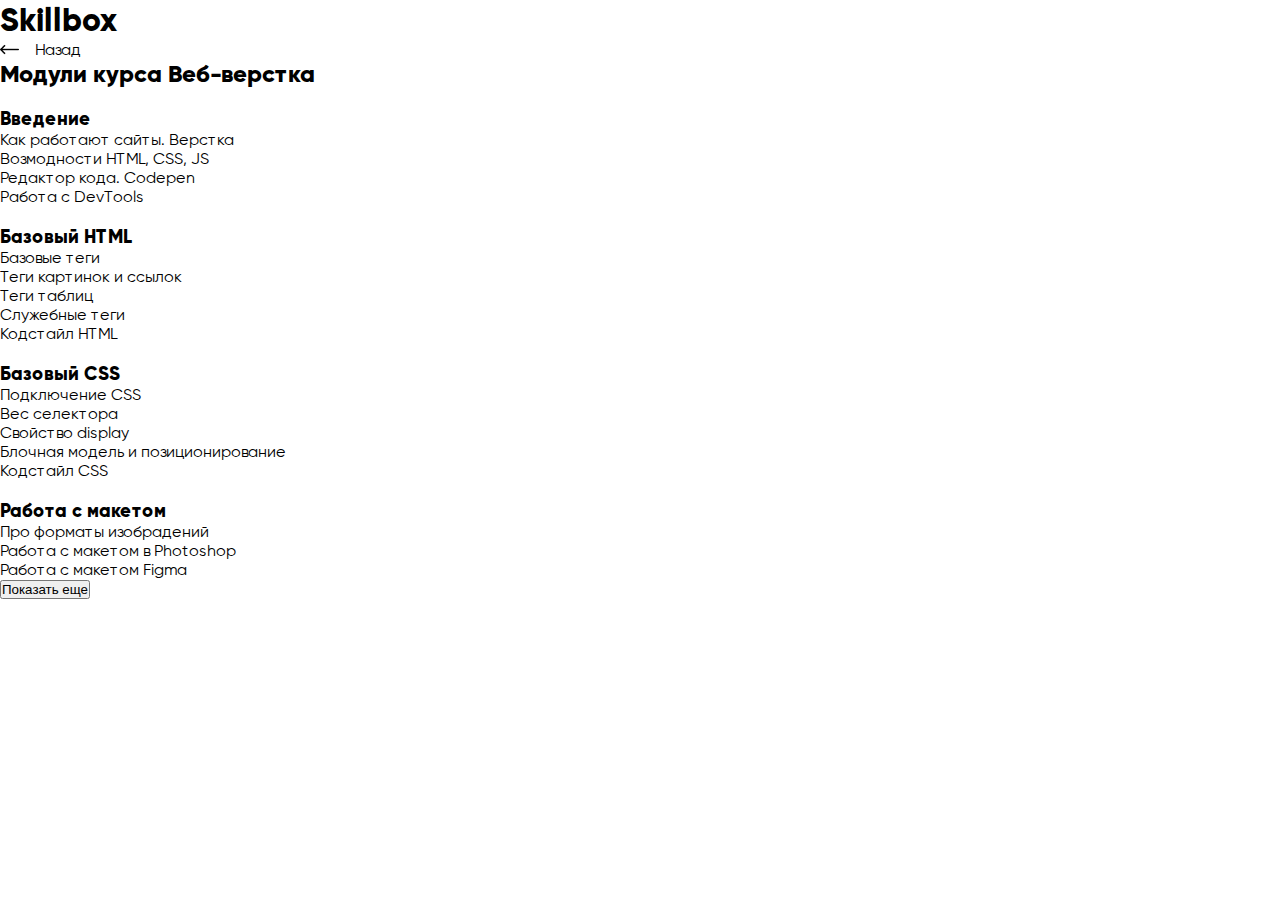
==== modules.html @ 3d7e596c "fix" ====
<!DOCTYPE html>
<html lang="en">
<head>
    <meta charset="UTF-8">
    <meta http-equiv="X-UA-Compatible" content="IE=edge">
    <meta name="viewport" content="width=device-width, initial-scale=1.0">
    <title>Document</title>
    <link rel="stylesheet" href="./css/style.css">
</head>
<body>
        <header>
            <h1 class="hero">Skillbox</h1>
            <nav class="nav">
                <ul class="nav-list">
                    <li class="nav-item"><a href="./program.html" class="icon-back">Назад</a></li>
                </ul>
            </nav>
        </header>
        <main>
            <!-- modules -->
            <section class="modules">
                <h2 class="modules-title">Модули курса Веб-верстка</h2>
                <ul class="modules-list">
                    <!-- introduction -->
                    <li class="modules-item">
                        <img src="" alt="" width="480">
                        <h3 class="item-title">Введение</h3>
                        <ul class="item-list">
                            <li class="item-item">Как работают сайты. Верстка</li>
                            <li class="item-item">Возмодности HTML, CSS, JS</li>
                            <li class="item-item">Редактор кода. Сodepen</li>
                            <li class="item-item">Pабота с DevTools</li>
                        </ul>
                    </li>
                    <!-- html -->
                    <li class="modules-item">
                        <img src="#" alt="" width="480">
                        <h3 class="item-title">Базовый HTML</h3>
                        <ul class="item-list">
                            <li class="item-item">Базовые теги</li>
                            <li class="item-item">Теги картинок и ссылок</li>
                            <li class="item-item">Теги таблиц</li>
                            <li class="item-item">Служебные теги</li>
                            <li class="item-item">Кодстайл HTML</li>
                        </ul>
                    </li>
                    <!-- css -->
                    <li class="modules-item">
                        <img src="#" alt="" width="480">
                        <h3 class="item-title">Базовый CSS</h3>
                        <ul class="item-list">
                            <li class="item-item">Подключение CSS</li>
                            <li class="item-item">Вес селектора</li>
                            <li class="item-item">Свойство display</li>
                            <li class="item-item">Блочная модель и позиционирование</li>
                            <li class="item-item">Кодстайл CSS</li>
                        </ul>
                    </li>
                    <!-- layout -->
                    <li class="modules-item">
                        <img src="#" alt="" width="480">
                        <h3 class="item-title">Работа с макетом</h3>
                        <ul class="item-list">
                            <li class="item-item">Про форматы изобрадений</li>
                            <li class="item-item">Работа с макетом в Photoshop</li>
                            <li class="item-item">Работа с макетом Figma</li>
                        </ul>
                    </li>
                </ul>
                <!-- more -->
                <button type="button" class="more">Показать еще</button>
            </section>
        </main>
        <footer>
        </footer>
</body>
</html>
---- css/style.css ----
@font-face {
	font-family: 'Graphik LCG';
	src: url('../fonts/GraphikLCG-Medium.woff2') format('woff2'),
		url('../fonts/GraphikLCG-Medium.woff') format('woff');
	font-display: swap;
	font-weight: 500;
	font-style: normal;
}

@font-face {
	font-family: 'Gilroy';
	src: url('../fonts/Gilroy-Regular.woff2') format('woff2'),
		url('../fonts/Gilroy-Regular.woff') format('woff');
	font-display: swap;
	font-weight: normal;
	font-style: normal;
}

@font-face {
	font-family: 'Gilroy';
	src: url('../fonts/Gilroy-ExtraBold.woff2') format('woff2'),
		url('../fonts/Gilroy-ExtraBold.woff') format('woff');
	font-display: swap;
	font-weight: 800;
	font-style: normal;
}

@font-face {
	font-family: 'Gilroy';
	src: url('../fonts/Gilroy-ExtraBold.woff2') format('woff2'),
		url('../fonts/Gilroy-ExtraBold.woff') format('woff');
	font-display: swap;
	font-weight: 500;
	font-style: normal;
}

* {
	margin: 0;
	padding: 0;
	box-sizing: border-box;
}

body {
	font-family: 'Gilroy', sans-serif;
}

a {
	color: inherit;
	text-decoration: none;
}

/* Index.html */
.link {
    font-family: 'Graphik LCG';
}
/* main content */
.main-content {
        background-color: #222020;
        height: 100vh;
        display: flex;
        flex-direction: column;
        justify-content: center;
        align-items: center;
}
/* nav - logo */
.nav-logo {
    color: #ffffff;
    font-family: 'Graphik LCG', sans-serif;
    margin-bottom: 30px;
    text-align: center;
}
/* nav - download */
.nav-download {
    padding: 20px;
    color: #ffffff;
    background-color: #2f1ce4;
    border: 3px solid #2f1ce4;
    display: inline-block;
}
/* nav - more */
.nav-more {
    padding: 20px;
    color: #ffffff;
    background-color: transparent;
    border: 3px solid #ffffff;
    display: inline-block;
}

/* program.html */

.container {
    box-sizing: border-box;
    width: 1170px;
    margin: 0 auto;
    padding: 30px 0px;
}

.nav-box {
	display: flex;
}

.nav-item {
	display: inline-block;
}


.icon-back {
	background-image: url(../image/return.png);
	background-repeat: no-repeat;
	background-position: left center;
	background-size: contain;
	padding-left: 35px;
}

.icon-go {
	background-image: url(../image/ahead.png);
	background-repeat: no-repeat;
	background-position: right center;
	background-size: contain;
	padding-right: 35px;
}

.caption-title {
	color: #222020;
	font-size: 48px;
	margin-top: 100px;S
	padding-left: 100px;
}

.menu-item a {
	text-decoration-line: underline;
	text-decoration-color: currentColor;
	color: #2f1ce4;
	text-decoration-thickness: 1px;
	/* Подчеркивание нужно делать borderom */
}

.menu-title,
.description-title,
.programm-title {
	color: #2f1ce4;
	font-size: 36px;
	padding-left: 180px;
	margin-top: 100px;
	padding-bottom: 25px;
}


.menu-list,
.programm-list {
	font-size: 18px;
	padding-left: 180px;
	position: relative;
    left: 20px;
}

.programm-item::marker {
	color: #2f1ce4;
	font-size: 1.2em;
}

.description-list,
.nav-list {
	list-style-type: none;
}
.item-text {
	padding-left: 180px;
	padding-bottom: 25px;
	
}

.item-figure {
	padding-left: 200px;
	text-align: center;
	display: inline-block;
	padding-top: 50px;
	padding-bottom: 50px;
	position: relative;
	left: 75px;
	
}

.figure-img {
	max-width: 400px;
}

.table-title {
	margin-top: 100px;
}

table,
thead th,
tbody td,
tfoot td {
	table-layout: fixed;
	width: 100%;
	border: 3px solid #a0a0a0;
	border-collapse: collapse;
	padding: 10px 10px 10px 10px;
}


.tfoot {
	color: #2f1ce4;
	text-align: center;
}
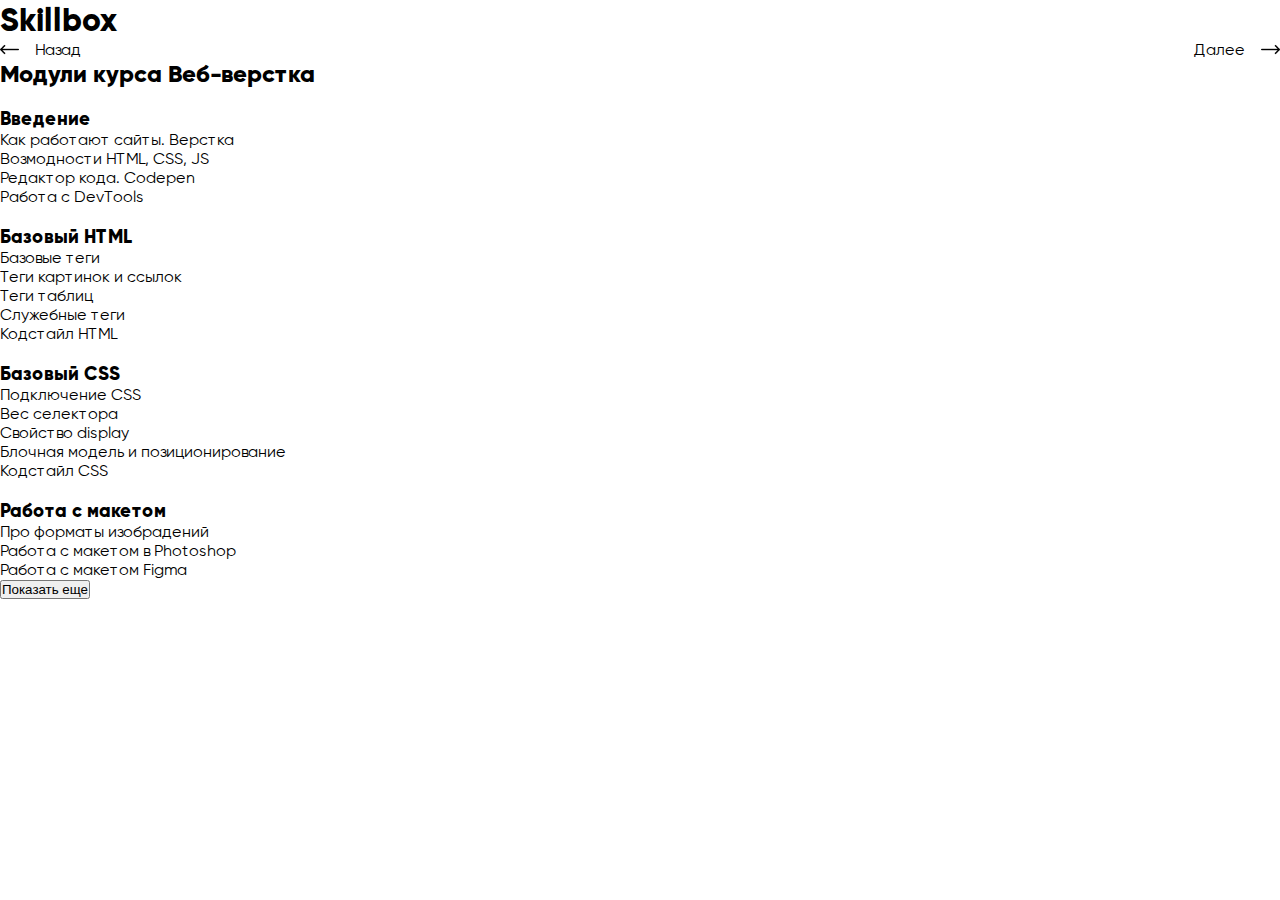
==== commit 458ea1a5: "Update" ====
--- a/modules.html
+++ b/modules.html
@@ -13,6 +13,7 @@
             <nav class="nav">
                 <ul class="nav-list">
                     <li class="nav-item"><a href="./program.html" class="icon-back">Назад</a></li>
+                    <li class="nav-item"><a href="#" class="icon-go">Далее</a></li>
                 </ul>
             </nav>
         </header>
--- a/css/style.css
+++ b/css/style.css
@@ -95,13 +95,16 @@
     padding: 30px 0px;
 }
 
-.nav-box {
+.nav-list {
 	display: flex;
-}
-
-.nav-item {
-	display: inline-block;
-}
+  	align-items: flex-start;
+  	justify-content: space-between;
+}
+.nav-list :first-child {
+    align-self: center;
+}
+
+
 
 
 .icon-back {
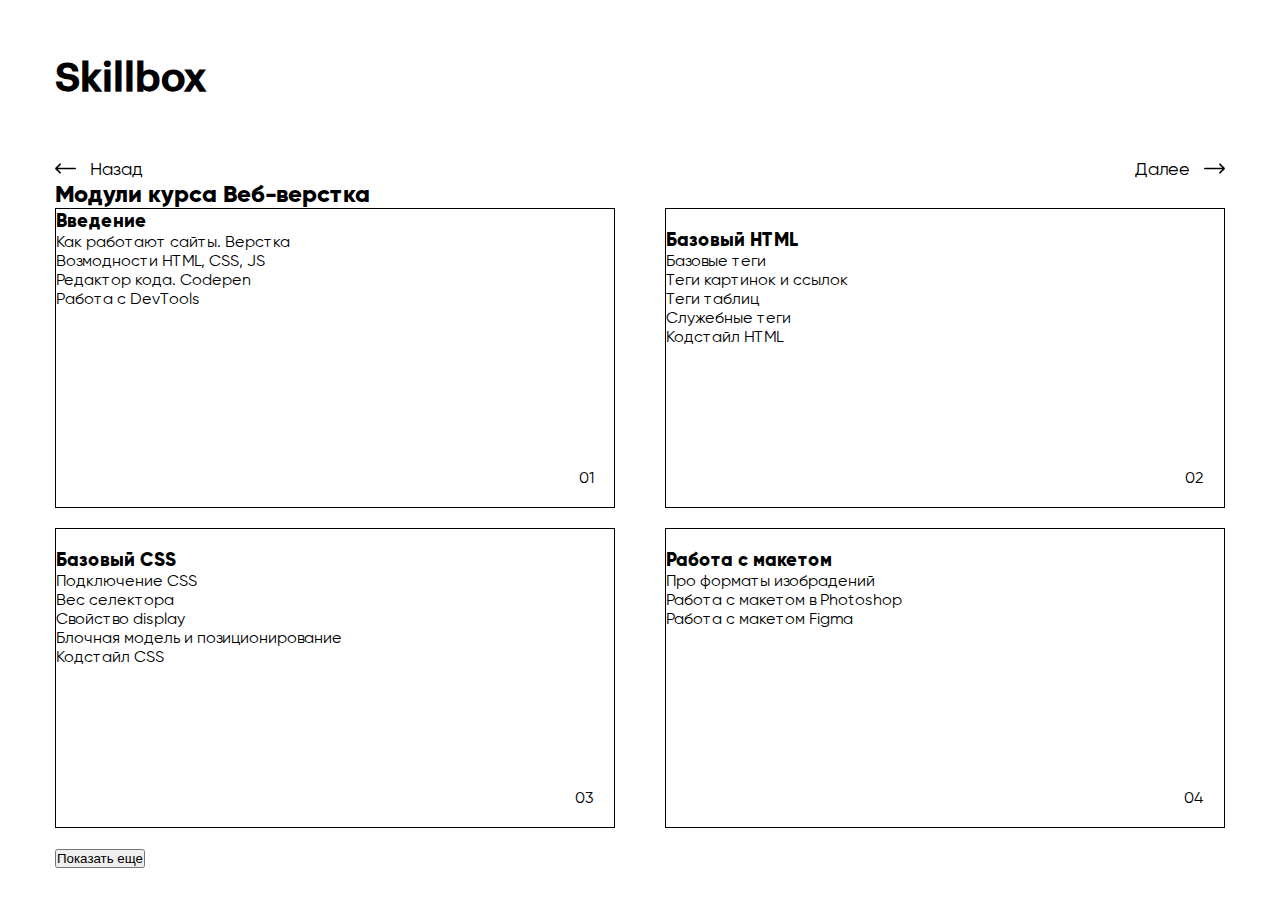
==== commit 3dcfb299: "Update microfix" ====
--- a/modules.html
+++ b/modules.html
@@ -8,8 +8,9 @@
     <link rel="stylesheet" href="./css/style.css">
 </head>
 <body>
+    <div class="parent">
         <header>
-            <h1 class="hero">Skillbox</h1>
+            <h1 class="title">Skillbox</h1>
             <nav class="nav">
                 <ul class="nav-list">
                     <li class="nav-item"><a href="./program.html" class="icon-back">Назад</a></li>
@@ -24,7 +25,6 @@
                 <ul class="modules-list">
                     <!-- introduction -->
                     <li class="modules-item">
-                        <img src="" alt="" width="480">
                         <h3 class="item-title">Введение</h3>
                         <ul class="item-list">
                             <li class="item-item">Как работают сайты. Верстка</li>
@@ -32,9 +32,10 @@
                             <li class="item-item">Редактор кода. Сodepen</li>
                             <li class="item-item">Pабота с DevTools</li>
                         </ul>
+                        <div class="number">01</div>
                     </li>
                     <!-- html -->
-                    <li class="modules-item">
+                    <li class="modules-item right">
                         <img src="#" alt="" width="480">
                         <h3 class="item-title">Базовый HTML</h3>
                         <ul class="item-list">
@@ -44,6 +45,7 @@
                             <li class="item-item">Служебные теги</li>
                             <li class="item-item">Кодстайл HTML</li>
                         </ul>
+                        <div class="number">02</div>
                     </li>
                     <!-- css -->
                     <li class="modules-item">
@@ -56,9 +58,10 @@
                             <li class="item-item">Блочная модель и позиционирование</li>
                             <li class="item-item">Кодстайл CSS</li>
                         </ul>
+                        <div class="number">03</div>
                     </li>
                     <!-- layout -->
-                    <li class="modules-item">
+                    <li class="modules-item right">
                         <img src="#" alt="" width="480">
                         <h3 class="item-title">Работа с макетом</h3>
                         <ul class="item-list">
@@ -66,13 +69,15 @@
                             <li class="item-item">Работа с макетом в Photoshop</li>
                             <li class="item-item">Работа с макетом Figma</li>
                         </ul>
+                        <div class="number">04</div>
                     </li>
                 </ul>
                 <!-- more -->
                 <button type="button" class="more">Показать еще</button>
             </section>
-        </main>
-        <footer>
-        </footer>
+    </div>
+    </main>
+    <footer>
+    </footer>
 </body>
 </html>--- a/css/style.css
+++ b/css/style.css
@@ -108,6 +108,7 @@
 
 
 .icon-back {
+	font-size: 18px;
 	background-image: url(../image/return.png);
 	background-repeat: no-repeat;
 	background-position: left center;
@@ -116,6 +117,7 @@
 }
 
 .icon-go {
+	font-size: 18px;
 	background-image: url(../image/ahead.png);
 	background-repeat: no-repeat;
 	background-position: right center;
@@ -206,4 +208,57 @@
 .tfoot {
 	color: #2f1ce4;
 	text-align: center;
+}
+
+/* modules */
+
+.modul-item {
+	padding: 0;
+  	margin: 0;
+  	list-style: none;
+  	font-size: 0;
+}
+
+.modules-item {
+	display: inline-block;
+  	width: 560px;
+  	min-height: 300px;
+  	border: 1px solid #000;
+  	margin-right: 46px;
+ 	margin-bottom: 20px;
+  	vertical-align: middle;
+  	position: relative;
+}
+
+.number {
+	position: absolute;
+	right: 20px;
+	bottom: 20px;
+	font-size: 16px;
+}
+
+.parent {
+	width: 1170px;  /* ширина страницы */
+	margin: 0 auto;
+}
+
+.right {
+	margin-right: 0;
+}
+
+.more {
+	text-align: center;
+}
+
+.item-list {
+	list-style: none;
+}
+
+.title {
+	font-family: 'Graphik LCG', sans-serif;
+	margin-top: 58px;
+	font-size: 500;
+	font-size: 40px;
+	letter-spacing: 1.2;
+	margin-bottom: 60px;
 }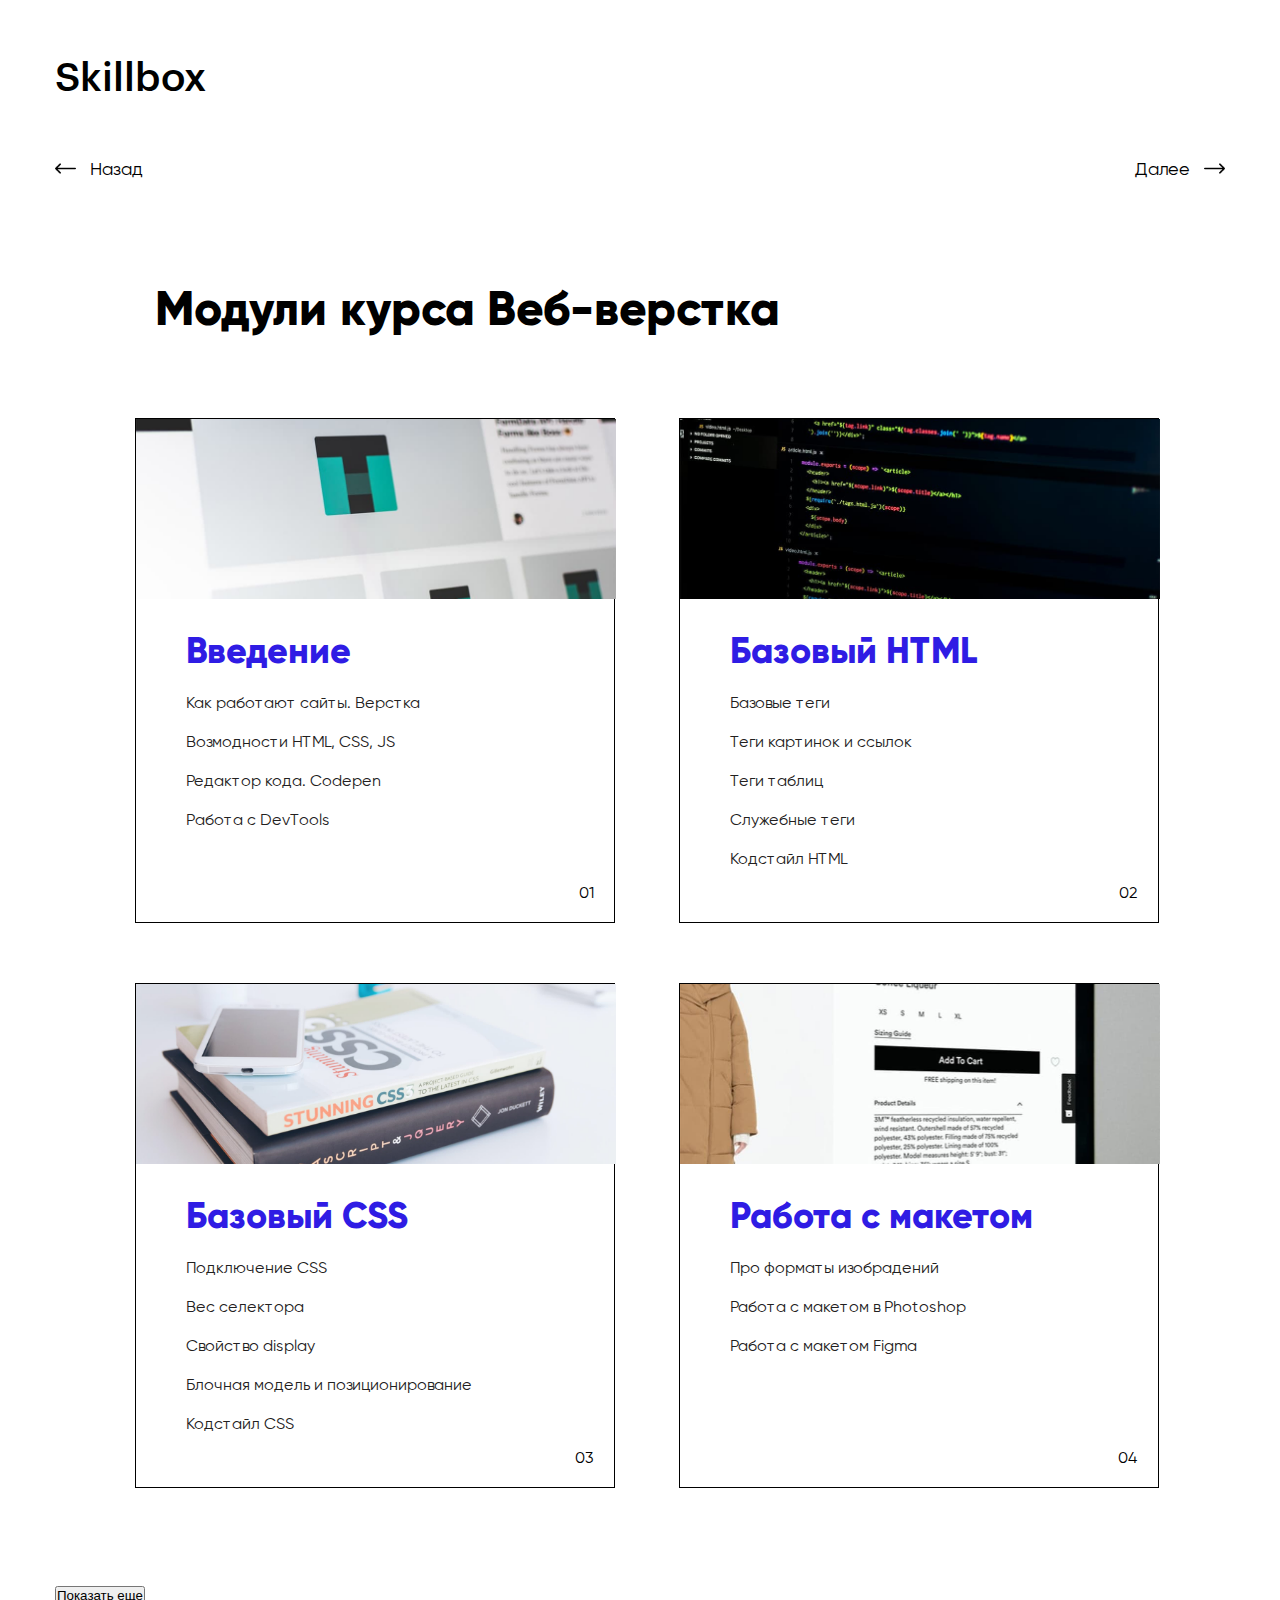
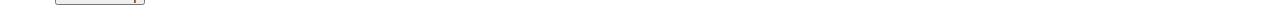
==== commit 15d48aab: "Summary" ====
--- a/modules.html
+++ b/modules.html
@@ -25,6 +25,7 @@
                 <ul class="modules-list">
                     <!-- introduction -->
                     <li class="modules-item">
+                        <div class="img-box"><img class="modules-img" src="./image/introduction.jpg" alt="html"></div>
                         <h3 class="item-title">Введение</h3>
                         <ul class="item-list">
                             <li class="item-item">Как работают сайты. Верстка</li>
@@ -36,7 +37,7 @@
                     </li>
                     <!-- html -->
                     <li class="modules-item right">
-                        <img src="#" alt="" width="480">
+                        <div class="img-box"><img class="modules-img" src="./image/html.jpg" alt="html"></div>
                         <h3 class="item-title">Базовый HTML</h3>
                         <ul class="item-list">
                             <li class="item-item">Базовые теги</li>
@@ -49,7 +50,7 @@
                     </li>
                     <!-- css -->
                     <li class="modules-item">
-                        <img src="#" alt="" width="480">
+                        <div class="img-box"><img class="modules-img" src="./image/css.jpg" alt="css"></div>
                         <h3 class="item-title">Базовый CSS</h3>
                         <ul class="item-list">
                             <li class="item-item">Подключение CSS</li>
@@ -62,7 +63,7 @@
                     </li>
                     <!-- layout -->
                     <li class="modules-item right">
-                        <img src="#" alt="" width="480">
+                        <div class="img-box"><img class="modules-img" src="./image/layout.jpg" alt="layout"></div>
                         <h3 class="item-title">Работа с макетом</h3>
                         <ul class="item-list">
                             <li class="item-item">Про форматы изобрадений</li>
--- a/css/style.css
+++ b/css/style.css
@@ -99,10 +99,12 @@
 	display: flex;
   	align-items: flex-start;
   	justify-content: space-between;
+	margin-bottom: 100px;
 }
 .nav-list :first-child {
     align-self: center;
 }
+
 
 
 
@@ -221,11 +223,11 @@
 
 .modules-item {
 	display: inline-block;
-  	width: 560px;
-  	min-height: 300px;
+  	width: 480px;
+  	min-height: 505px;
   	border: 1px solid #000;
-  	margin-right: 46px;
- 	margin-bottom: 20px;
+  	margin-right: 60px;
+ 	margin-bottom: 60px;
   	vertical-align: middle;
   	position: relative;
 }
@@ -257,8 +259,59 @@
 .title {
 	font-family: 'Graphik LCG', sans-serif;
 	margin-top: 58px;
-	font-size: 500;
+	font-weight: 500;
 	font-size: 40px;
 	letter-spacing: 1.2;
 	margin-bottom: 60px;
+}
+
+.modules-title {
+	font-weight: 800;
+	font-size: 48px;
+	letter-spacing: 1.1;
+	margin-left: 100px;
+	margin-bottom: 80px;
+}
+
+.modules-list {
+	margin-left: 80px;
+	margin-bottom: 37px;
+}
+
+.modules-img {
+	padding: 0px;
+	margin: 0px;
+	max-width: 480px;
+}
+
+.item-title {
+	font-size: 36px;
+	font-weight: 800;
+	color: #2f1ce4;
+	padding: 30px 0 20px 50px;
+}
+
+.item-item {
+	font-size: 16px;
+	color: #222020;
+	padding: 0 0 20px 50px;
+}
+
+.img-box {
+	width: 480px;
+	height: 180px;
+	border: 0;
+	overflow: hidden;
+	display: flex;
+	justify-content: center;
+	align-items: center;
+}
+
+.modules-img {
+	min-width: 100%;
+	min-height: 100%;
+	width: auto;
+	height: auto;
+	flex-shrink: 0;
+	box-sizing: border-box;
 }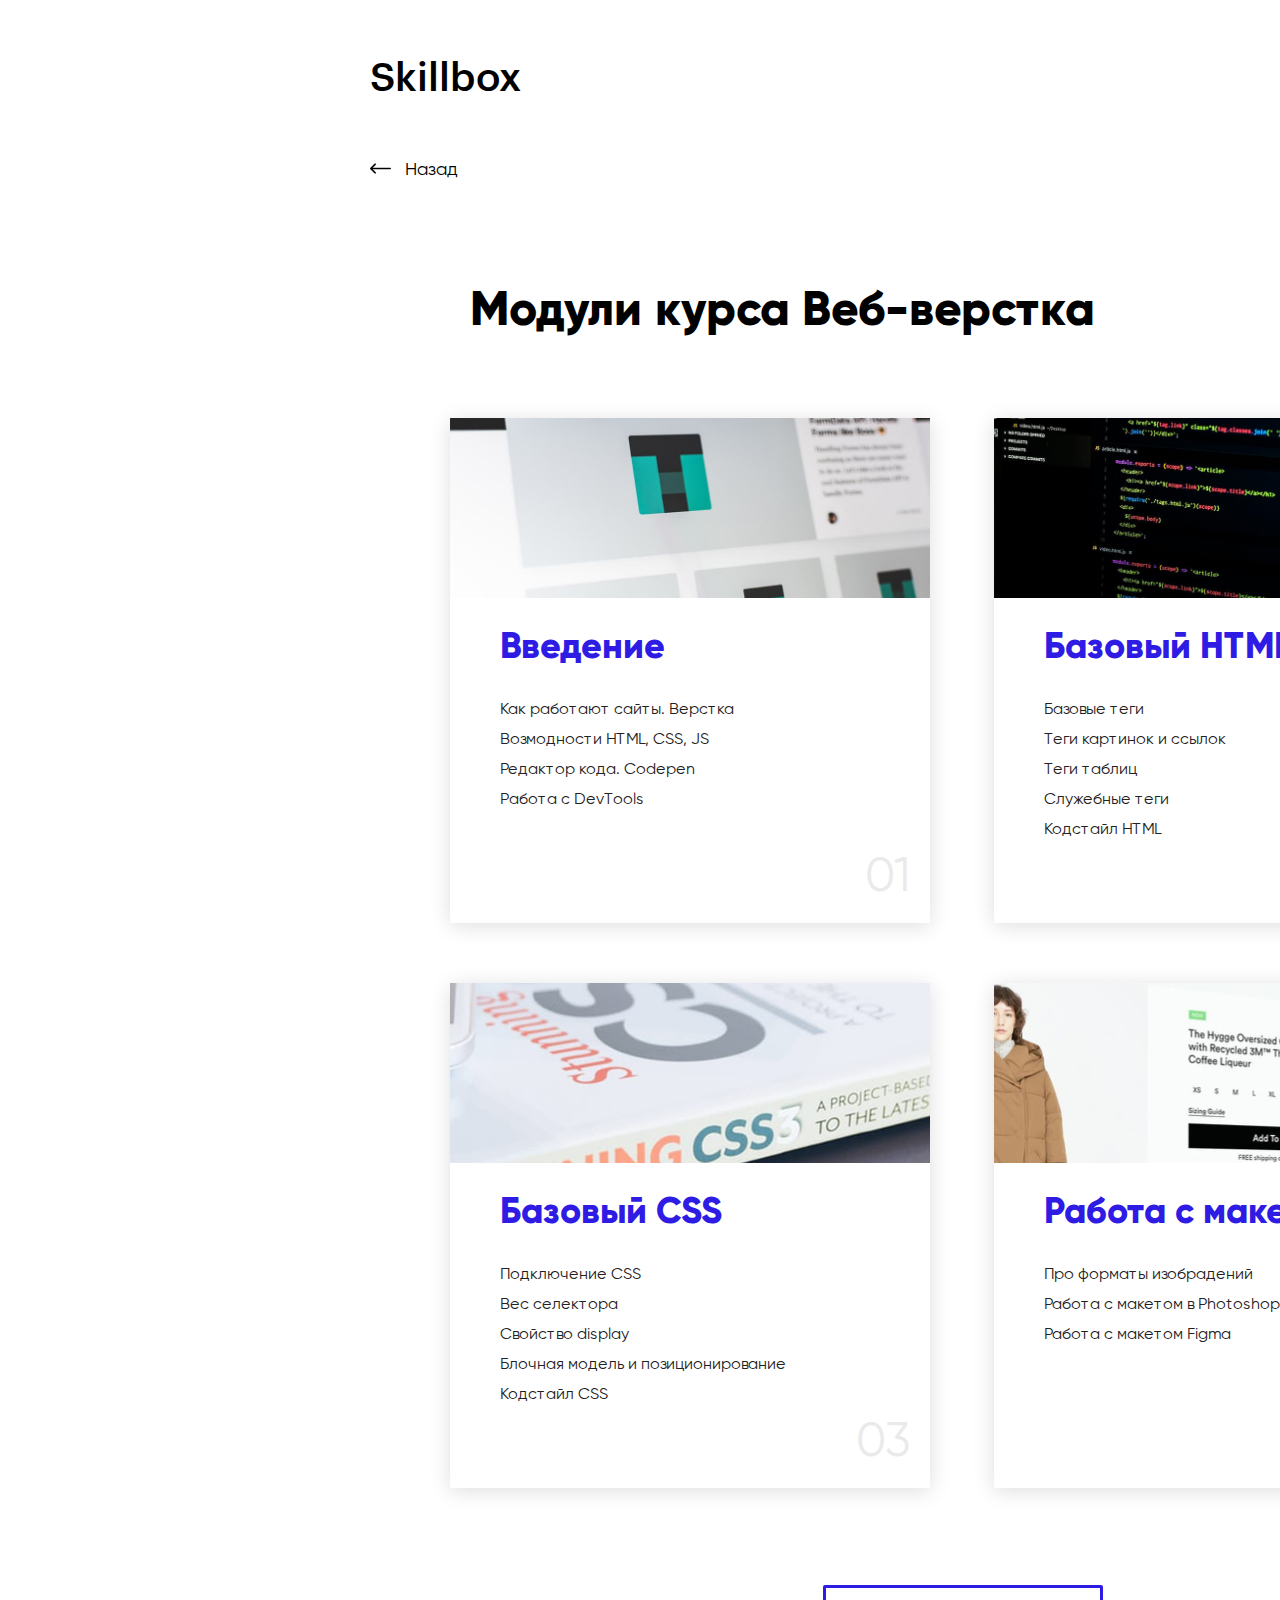
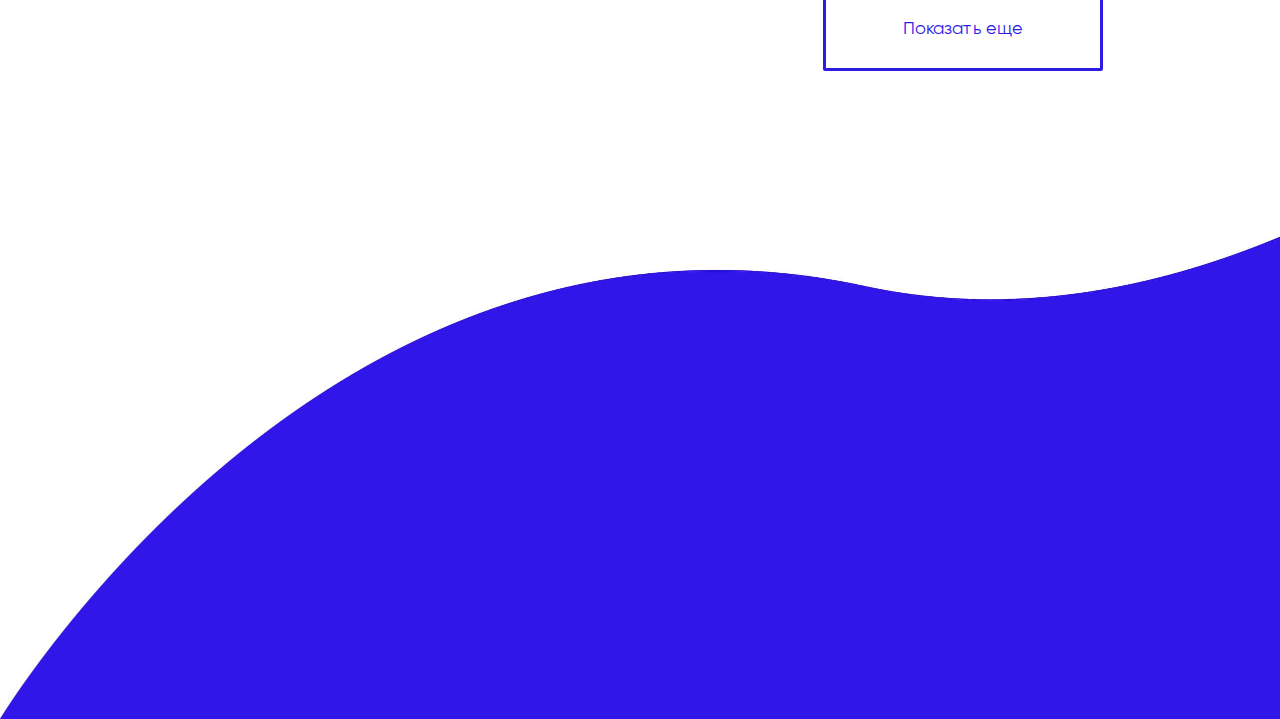
==== commit d182f672: "Update modules.html" ====
--- a/modules.html
+++ b/modules.html
@@ -12,20 +12,21 @@
         <header>
             <h1 class="title">Skillbox</h1>
             <nav class="nav">
-                <ul class="nav-list">
+                <ul class="nav-list mlist">
                     <li class="nav-item"><a href="./program.html" class="icon-back">Назад</a></li>
-                    <li class="nav-item"><a href="#" class="icon-go">Далее</a></li>
+                    <!-- <li class="nav-item"><a href="#" class="icon-go">Далее</a></li> -->
                 </ul>
             </nav>
         </header>
         <main>
             <!-- modules -->
+            
             <section class="modules">
                 <h2 class="modules-title">Модули курса Веб-верстка</h2>
                 <ul class="modules-list">
                     <!-- introduction -->
                     <li class="modules-item">
-                        <div class="img-box"><img class="modules-img" src="./image/introduction.jpg" alt="html"></div>
+                        <div class="img-box"><img class="modules-img int" src="./image/introduction.jpg" alt="introduction"></div>
                         <h3 class="item-title">Введение</h3>
                         <ul class="item-list">
                             <li class="item-item">Как работают сайты. Верстка</li>
@@ -37,7 +38,7 @@
                     </li>
                     <!-- html -->
                     <li class="modules-item right">
-                        <div class="img-box"><img class="modules-img" src="./image/html.jpg" alt="html"></div>
+                        <div class="img-box"><img class="modules-img html" src="./image/html.jpg" alt="html"></div>
                         <h3 class="item-title">Базовый HTML</h3>
                         <ul class="item-list">
                             <li class="item-item">Базовые теги</li>
@@ -50,7 +51,7 @@
                     </li>
                     <!-- css -->
                     <li class="modules-item">
-                        <div class="img-box"><img class="modules-img" src="./image/css.jpg" alt="css"></div>
+                        <div class="img-box"><img class="modules-img css" src="./image/css.jpg" alt="css"></div>
                         <h3 class="item-title">Базовый CSS</h3>
                         <ul class="item-list">
                             <li class="item-item">Подключение CSS</li>
@@ -63,7 +64,7 @@
                     </li>
                     <!-- layout -->
                     <li class="modules-item right">
-                        <div class="img-box"><img class="modules-img" src="./image/layout.jpg" alt="layout"></div>
+                        <div class="img-box"><img class="modules-img layout" src="./image/layout.jpg" alt="layout"></div>
                         <h3 class="item-title">Работа с макетом</h3>
                         <ul class="item-list">
                             <li class="item-item">Про форматы изобрадений</li>
@@ -76,9 +77,9 @@
                 <!-- more -->
                 <button type="button" class="more">Показать еще</button>
             </section>
-    </div>
     </main>
     <footer>
     </footer>
+    </div>
 </body>
 </html>--- a/css/style.css
+++ b/css/style.css
@@ -84,6 +84,7 @@
     background-color: transparent;
     border: 3px solid #ffffff;
     display: inline-block;
+
 }
 
 /* program.html */
@@ -99,7 +100,7 @@
 	display: flex;
   	align-items: flex-start;
   	justify-content: space-between;
-	margin-bottom: 100px;
+
 }
 .nav-list :first-child {
     align-self: center;
@@ -165,6 +166,7 @@
 	color: #2f1ce4;
 	font-size: 1.2em;
 }
+
 
 .description-list,
 .nav-list {
@@ -195,6 +197,10 @@
 	margin-top: 100px;
 }
 
+.mlist {
+	margin: 0px 370px 100px 370px ;
+}
+
 table,
 thead th,
 tbody td,
@@ -225,11 +231,11 @@
 	display: inline-block;
   	width: 480px;
   	min-height: 505px;
-  	border: 1px solid #000;
   	margin-right: 60px;
  	margin-bottom: 60px;
   	vertical-align: middle;
   	position: relative;
+	box-shadow: 0px 3px 20px #dedede;
 }
 
 .number {
@@ -240,16 +246,33 @@
 }
 
 .parent {
-	width: 1170px;  /* ширина страницы */
+	width: 1920px;  /* ширина страницы */
+	height: 2261px;
 	margin: 0 auto;
-}
+	background-color: #ffffff;
+	background-image: url(../image/bcg-modules.jpg);
+	background-position: bottom left;
+	background-repeat: no-repeat;
+	background-size: contain;
+	}
 
 .right {
 	margin-right: 0;
 }
 
 .more {
+	color: #2f1ce4;
+	font-family: inherit;
+	font-size: 18px;
+	line-height: 56px;
+	background-color: transparent;
+	border: 3px solid;
+	border-radius: 2px;
+	width: 280px;
 	text-align: center;
+	display: block;
+	padding: 12px 0 12px 0;
+	margin: 0px 0px 653px 823px;
 }
 
 .item-list {
@@ -258,10 +281,11 @@
 
 .title {
 	font-family: 'Graphik LCG', sans-serif;
-	margin-top: 58px;
 	font-weight: 500;
 	font-size: 40px;
 	letter-spacing: 1.2;
+	margin-top: 58px;
+	margin-left: 370px;
 	margin-bottom: 60px;
 }
 
@@ -269,34 +293,42 @@
 	font-weight: 800;
 	font-size: 48px;
 	letter-spacing: 1.1;
-	margin-left: 100px;
+	margin-left: 470px;
 	margin-bottom: 80px;
 }
 
 .modules-list {
-	margin-left: 80px;
+	margin-left: 450px;
 	margin-bottom: 37px;
 }
+
+
 
 .modules-img {
 	padding: 0px;
 	margin: 0px;
 	max-width: 480px;
+	min-height: 180px;
+	flex-shrink: 0;
 }
 
 .item-title {
 	font-size: 36px;
 	font-weight: 800;
 	color: #2f1ce4;
-	padding: 30px 0 20px 50px;
+	padding: 20px 0 20px 50px;
+	line-height: 56px;
 }
 
 .item-item {
 	font-size: 16px;
+	font-weight: 400;
 	color: #222020;
-	padding: 0 0 20px 50px;
-}
-
+	padding: 0 0 0px 50px;
+	line-height: 30px;
+}
+
+/* Modules img */
 .img-box {
 	width: 480px;
 	height: 180px;
@@ -305,13 +337,27 @@
 	display: flex;
 	justify-content: center;
 	align-items: center;
-}
-
-.modules-img {
+	padding: 3px;
+}
+
+.html,
+.int {
 	min-width: 100%;
-	min-height: 100%;
-	width: auto;
-	height: auto;
-	flex-shrink: 0;
-	box-sizing: border-box;
-}+}
+
+.css {
+	min-width: 300%;
+}
+
+.layout {
+	min-width: 98%;
+	margin: 157px 0px 0 0;
+}
+
+/* Modules number */
+.number {
+	font-size: 48px;
+	font-weight: 400;
+	color: #eaeaea;
+}
+
